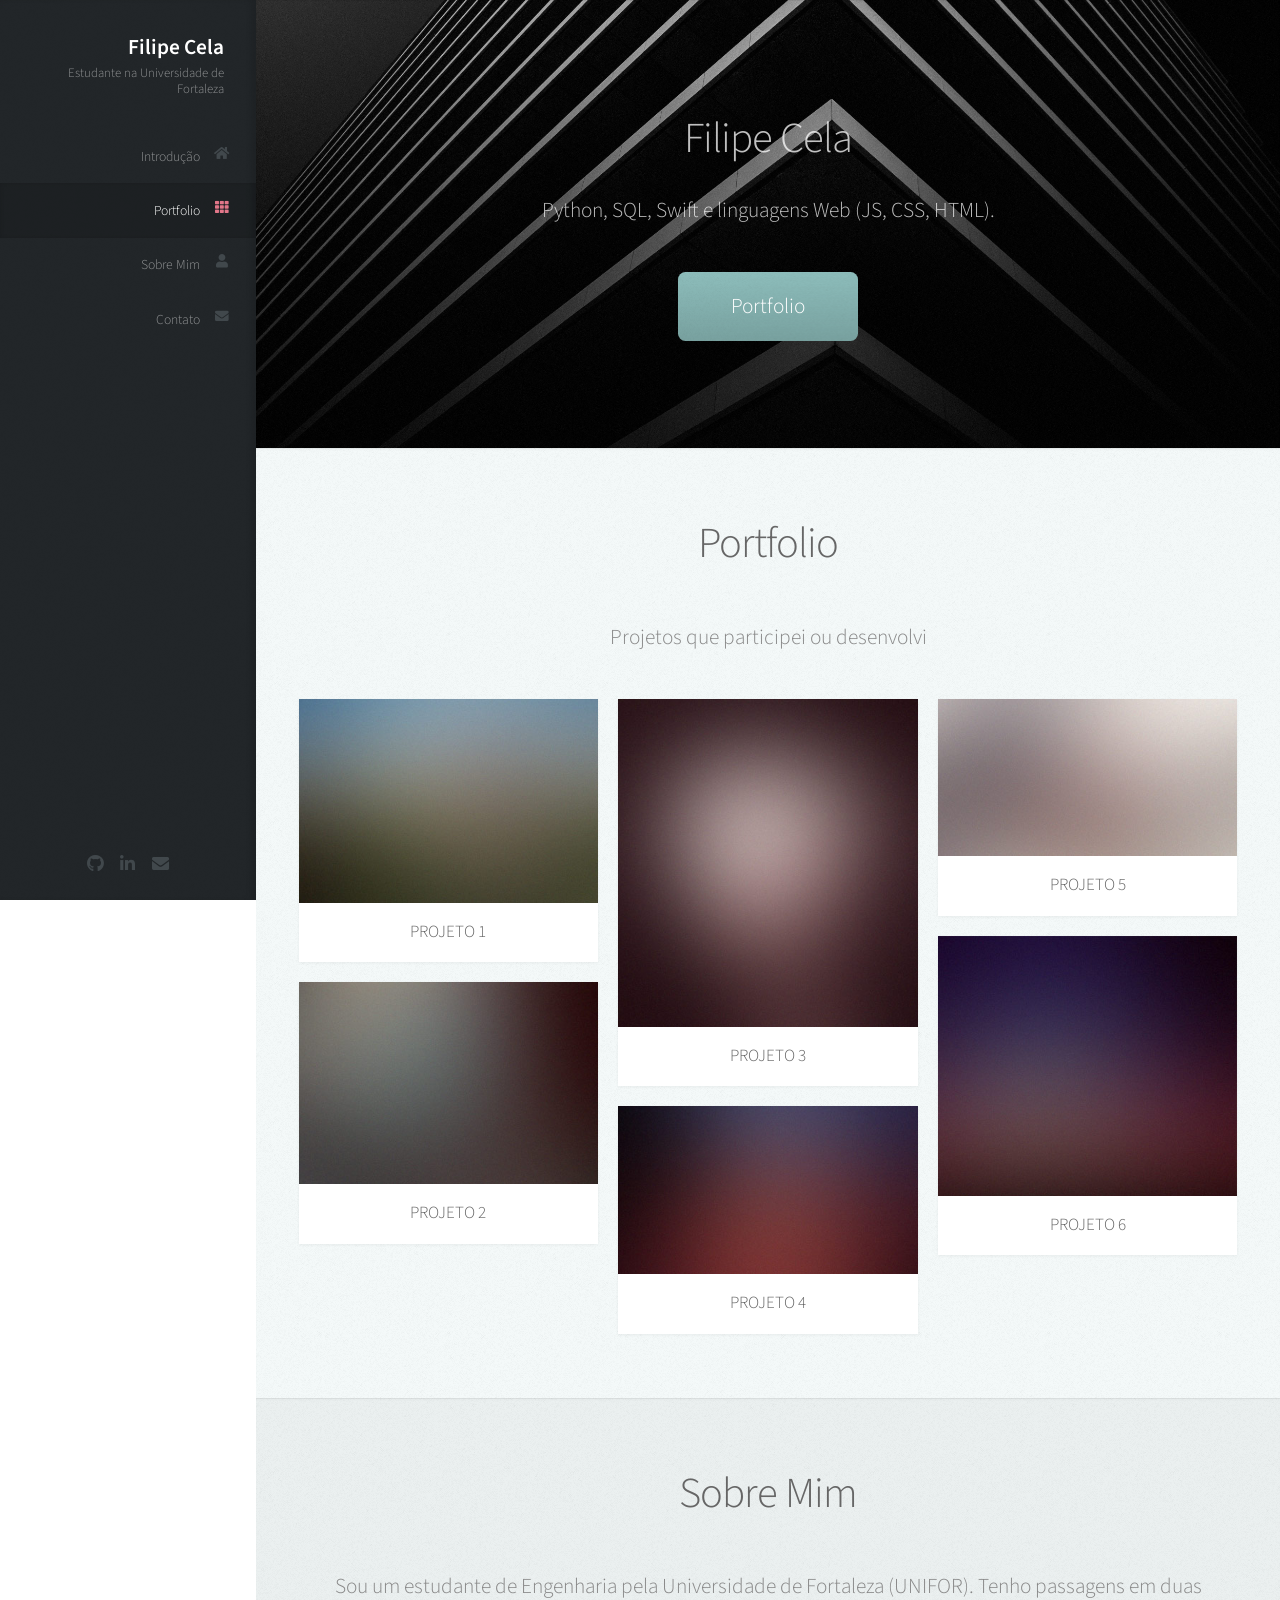
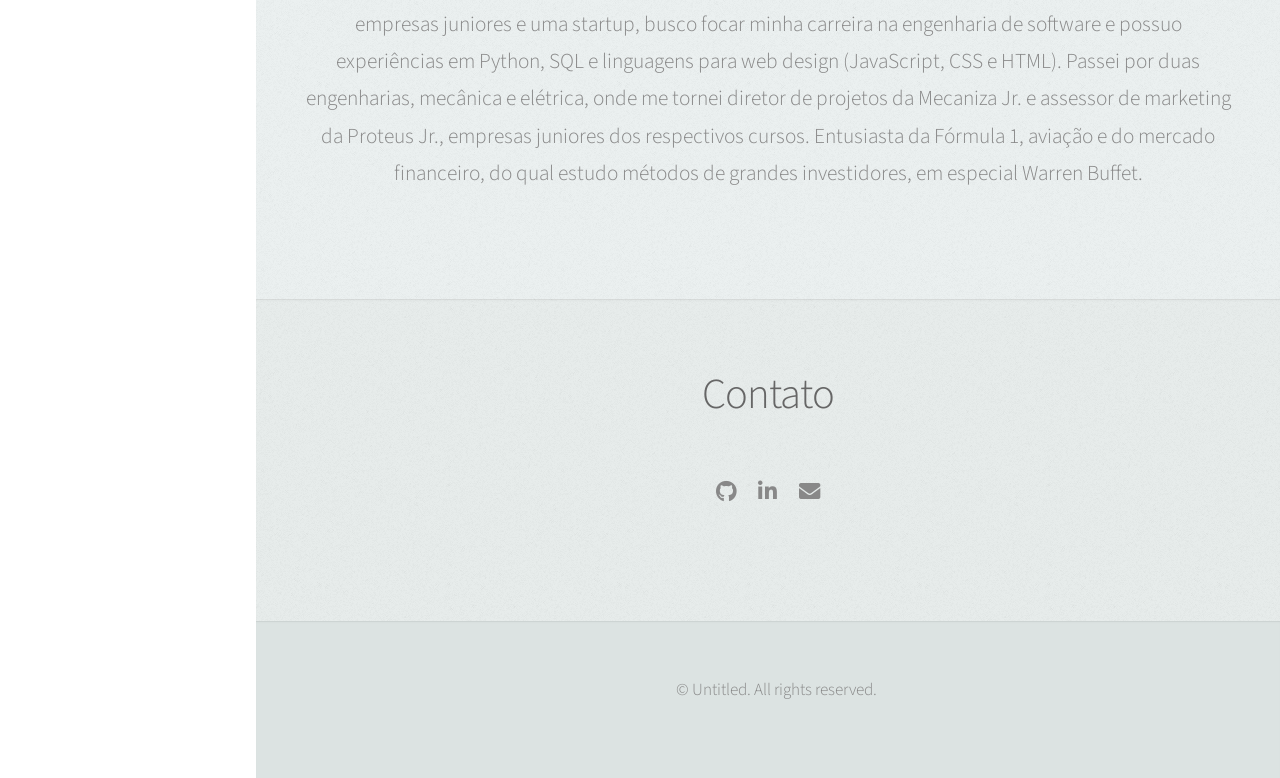
==== index.html @ 8294037e "Add files via upload" ====
<!DOCTYPE HTML>
<html>
	<head>
		<title>Portfolio Filipe Cela</title>
		<meta charset="utf-8" />
		<meta name="viewport" content="width=device-width, initial-scale=1, user-scalable=no" />
		<link rel="stylesheet" href="assets/css/main.css" />
	</head>
	<body class="is-preload">

			<div id="header">

				<div class="top">

						<div id="logo">
							<h1 id="title">Filipe Cela</h1>
							<p>Estudante na Universidade de Fortaleza</p>
						</div>

						<nav id="nav">
							<ul>
								<li><a href="#top" id="top-link"><span class="icon solid fa-home">Introdução</span></a></li>
								<li><a href="#portfolio" id="portfolio-link"><span class="icon solid fa-th">Portfolio</span></a></li>
								<li><a href="#about" id="about-link"><span class="icon solid fa-user">Sobre Mim</span></a></li>
								<li><a href="#contact" id="contact-link"><span class="icon solid fa-envelope">Contato</span></a></li>
							</ul>
						</nav>

				</div>

				<div class="bottom">

						<ul class="icons">
							<li><a href="https://github.com/fcelas" class="icon brands fa-github"><span class="label">Github</span></a></li>
							<li><a href="https://www.linkedin.com/in/filipecela/" target="_blank" class="icon-linkedin"><span class="fab fa-linkedin-in"></span></a></li>
							<li><a href="mailto:fcelasaraiva@gmail.com" class="icon solid fa-envelope"><span class="label">Email</span></a></li>
						</ul>

				</div>

			</div>

			<div id="main">

					<section id="top" class="one dark cover">
						<div class="container">

							<header>
								<h2 class="alt">Filipe Cela</h2>
								<p>Python, SQL, Swift e linguagens Web (JS, CSS, HTML).</p>
							</header>

							<footer>
								<a href="#portfolio" class="button scrolly">Portfolio</a>
							</footer>

						</div>
					</section>

					<section id="portfolio" class="two">
						<div class="container">

							<header>
								<h2>Portfolio</h2>
							</header>

							<p>Projetos que participei ou desenvolvi</p>

							<div class="row">
								<div class="col-4 col-12-mobile">
									<article class="item">
										<a href="#" class="image fit"><img src="images/pic02.jpg" alt="" /></a>
										<header>
											<h3>PROJETO 1</h3>
										</header>
									</article>
									<article class="item">
										<a href="#" class="image fit"><img src="images/pic03.jpg" alt="" /></a>
										<header>
											<h3>PROJETO 2</h3>
										</header>
									</article>
								</div>
								<div class="col-4 col-12-mobile">
									<article class="item">
										<a href="#" class="image fit"><img src="images/pic04.jpg" alt="" /></a>
										<header>
											<h3>PROJETO 3</h3>
										</header>
									</article>
									<article class="item">
										<a href="#" class="image fit"><img src="images/pic05.jpg" alt="" /></a>
										<header>
											<h3>PROJETO 4</h3>
										</header>
									</article>
								</div>
								<div class="col-4 col-12-mobile">
									<article class="item">
										<a href="#" class="image fit"><img src="images/pic06.jpg" alt="" /></a>
										<header>
											<h3>PROJETO 5</h3>
										</header>
									</article>
									<article class="item">
										<a href="#" class="image fit"><img src="images/pic07.jpg" alt="" /></a>
										<header>
											<h3>PROJETO 6</h3>
										</header>
									</article>
								</div>
							</div>

						</div>
					</section>

					<section id="about" class="three">
						<div class="container">

							<header>
								<h2>Sobre Mim</h2>
							</header>

							

							<p>Sou um estudante de Engenharia pela Universidade de Fortaleza (UNIFOR). Tenho passagens em duas empresas juniores e uma startup, busco focar minha carreira na engenharia de software e possuo experiências em Python, SQL e linguagens para web design (JavaScript, CSS e HTML).

								Passei por duas engenharias, mecânica e elétrica, onde me tornei diretor de projetos da Mecaniza Jr. e assessor de marketing da Proteus Jr., empresas juniores dos respectivos cursos.
								
								Entusiasta da Fórmula 1, aviação e do mercado financeiro, do qual estudo métodos de grandes investidores, em especial Warren Buffet.
								</p>

						</div>
					</section>

					<section id="contact" class="four">
						<div class="container">

							<header>
								<h2>Contato</h2>
							</header>

							

							<div class="bottom">

								<ul class="icons">
									<li><a href="https://github.com/fcelas" class="icon brands fa-github"><span class="label">Github</span></a></li>
									<li><a href="https://www.linkedin.com/in/filipecela/" target="_blank" class="icon-linkedin"><span class="fab fa-linkedin-in"></span></a></li>
									<li><a href="mailto:fcelasaraiva@gmail.com" class="icon solid fa-envelope"><span class="label">Email</span></a></li>
								</ul>
		
						</div>
					</section>

			</div>

			<div id="footer">

					<ul class="copyright">
						<li>&copy; Untitled. All rights reserved.</li>
					</ul>

			</div>

			<script src="assets/js/jquery.min.js"></script>
			<script src="assets/js/jquery.scrolly.min.js"></script>
			<script src="assets/js/jquery.scrollex.min.js"></script>
			<script src="assets/js/browser.min.js"></script>
			<script src="assets/js/breakpoints.min.js"></script>
			<script src="assets/js/util.js"></script>
			<script src="assets/js/main.js"></script>

	</body>
</html>
---- assets/css/main.css ----
@import url("fontawesome-all.min.css");
@import url("https://fonts.googleapis.com/css?family=Source+Sans+Pro:300,300italic,400,600");

/*
	Prologue by HTML5 UP
	html5up.net | @ajlkn
	Free for personal and commercial use under the CCA 3.0 license (html5up.net/license)
*/

html, body, div, span, applet, object,
iframe, h1, h2, h3, h4, h5, h6, p, blockquote,
pre, a, abbr, acronym, address, big, cite,
code, del, dfn, em, img, ins, kbd, q, s, samp,
small, strike, strong, sub, sup, tt, var, b,
u, i, center, dl, dt, dd, ol, ul, li, fieldset,
form, label, legend, table, caption, tbody,
tfoot, thead, tr, th, td, article, aside,
canvas, details, embed, figure, figcaption,
footer, header, hgroup, menu, nav, output, ruby,
section, summary, time, mark, audio, video {
	margin: 0;
	padding: 0;
	border: 0;
	font-size: 100%;
	font: inherit;
	vertical-align: baseline;}

article, aside, details, figcaption, figure,
footer, header, hgroup, menu, nav, section {
	display: block;}

body {
	line-height: 1;
}

ol, ul {
	list-style: none;
}

blockquote, q {
	quotes: none;
}

	blockquote:before, blockquote:after, q:before, q:after {
		content: '';
		content: none;
	}

table {
	border-collapse: collapse;
	border-spacing: 0;
}

body {
	-webkit-text-size-adjust: none;
}

mark {
	background-color: transparent;
	color: inherit;
}

input::-moz-focus-inner {
	border: 0;
	padding: 0;
}

input, select, textarea {
	-moz-appearance: none;
	-webkit-appearance: none;
	-ms-appearance: none;
	appearance: none;
}

/* Basic */

	html {
		box-sizing: border-box;
	}

	*, *:before, *:after {
		box-sizing: inherit;
	}

	body {
		background: #fff;
		font-family: 'Source Sans Pro', sans-serif;
		font-size: 19pt;
		font-weight: 300;
		line-height: 1.75em;
		color: #888;
	}

		body.is-preload *, body.is-preload *:before, body.is-preload *:after {
			-moz-animation: none !important;
			-webkit-animation: none !important;
			-ms-animation: none !important;
			animation: none !important;
			-moz-transition: none !important;
			-webkit-transition: none !important;
			-ms-transition: none !important;
			transition: none !important;
		}

	input, textarea, select {
		font-family: 'Source Sans Pro', sans-serif;
		font-size: 19pt;
		font-weight: 300;
		line-height: 1.75em;
		color: #888;
	}

	h1, h2, h3, h4, h5, h6 {
		font-weight: 300;
		color: #666;
		line-height: 1.5em;
	}

	h1 a, h2 a, h3 a, h4 a, h5 a, h6 a {
		color: inherit;
		text-decoration: none;
	}

		h1 a strong, h2 a strong, h3 a strong, h4 a strong, h5 a strong, h6 a strong {
			color: #333;
		}

	h2 {
		font-size: 2em;
		letter-spacing: -1px;
	}

		h2.alt {
			color: #888;
		}

			h2.alt strong {
				color: #666;
			}

	h3 {
		font-size: 1.5em;
	}

	header {
		margin: 0 0 2em 0;
	}

		header > p {
			margin: 1em 0 0 0;
		}

	footer {
		margin: 2em 0 0 0;
	}

	strong, b {
		font-weight: 300;
		color: #666;
	}

	em, i {
		font-style: italic;
	}

	a {
		text-decoration: none;
		color: inherit;
		border-bottom: dotted 1px rgba(128, 128, 128, 0.5);
		-moz-transition: color 0.35s ease-in-out, border-bottom-color 0.35s ease-in-out;
		-webkit-transition: color 0.35s ease-in-out, border-bottom-color 0.35s ease-in-out;
		-ms-transition: color 0.35s ease-in-out, border-bottom-color 0.35s ease-in-out;
		transition: color 0.35s ease-in-out, border-bottom-color 0.35s ease-in-out;
		outline: 0;
	}

		a:hover {
			color: #E27689;
			border-bottom-color: rgba(255, 255, 255, 0);
		}

	sub {
		position: relative;
		top: 0.5em;
		font-size: 0.8em;
	}

	sup {
		position: relative;
		top: -0.5em;
		font-size: 0.8em;
	}

	hr {
		border: 0;
		border-top: solid 1px #ddd;
	}

	blockquote {
		border-left: solid 0.5em #ddd;
		padding: 1em 0 1em 2em;
		font-style: italic;
	}

	p, ul, ol, dl, table {
		margin-bottom: 2em;
	}

	br.clear {
		clear: both;
	}

/* Container */

	.container {
		margin: 0 auto;
		max-width: 100%;
		width: 1400px;
	}

		@media screen and (min-width: 961px) and (max-width: 1880px) {

			.container {
				width: 1200px;
			}

		}

		@media screen and (min-width: 961px) and (max-width: 1620px) {

			.container {
				width: 960px;
			}

		}

		@media screen and (min-width: 961px) and (max-width: 1320px) {

			.container {
				width: 100%;
			}

		}

		@media screen and (max-width: 960px) {

			.container {
				width: 100%;
			}

		}

		@media screen and (max-width: 736px) {

			.container {
				width: 100%;
			}

		}

/* Row */

	.row {
		display: flex;
		flex-wrap: wrap;
		box-sizing: border-box;
		align-items: stretch;
	}

		.row > * {
			box-sizing: border-box;
		}

		.row.gtr-uniform > * > :last-child {
			margin-bottom: 0;
		}

		.row.aln-left {
			justify-content: flex-start;
		}

		.row.aln-center {
			justify-content: center;
		}

		.row.aln-right {
			justify-content: flex-end;
		}

		.row.aln-top {
			align-items: flex-start;
		}

		.row.aln-middle {
			align-items: center;
		}

		.row.aln-bottom {
			align-items: flex-end;
		}

		.row > .imp {
			order: -1;
		}

		.row > .col-1 {
			width: 8.33333%;
		}

		.row > .off-1 {
			margin-left: 8.33333%;
		}

		.row > .col-2 {
			width: 16.66667%;
		}

		.row > .off-2 {
			margin-left: 16.66667%;
		}

		.row > .col-3 {
			width: 25%;
		}

		.row > .off-3 {
			margin-left: 25%;
		}

		.row > .col-4 {
			width: 33.33333%;
		}

		.row > .off-4 {
			margin-left: 33.33333%;
		}

		.row > .col-5 {
			width: 41.66667%;
		}

		.row > .off-5 {
			margin-left: 41.66667%;
		}

		.row > .col-6 {
			width: 50%;
		}

		.row > .off-6 {
			margin-left: 50%;
		}

		.row > .col-7 {
			width: 58.33333%;
		}

		.row > .off-7 {
			margin-left: 58.33333%;
		}

		.row > .col-8 {
			width: 66.66667%;
		}

		.row > .off-8 {
			margin-left: 66.66667%;
		}

		.row > .col-9 {
			width: 75%;
		}

		.row > .off-9 {
			margin-left: 75%;
		}

		.row > .col-10 {
			width: 83.33333%;
		}

		.row > .off-10 {
			margin-left: 83.33333%;
		}

		.row > .col-11 {
			width: 91.66667%;
		}

		.row > .off-11 {
			margin-left: 91.66667%;
		}

		.row > .col-12 {
			width: 100%;
		}

		.row > .off-12 {
			margin-left: 100%;
		}

		.row.gtr-0 {
			margin-top: 0px;
			margin-left: 0px;
		}

			.row.gtr-0 > * {
				padding: 0px 0 0 0px;
			}

			.row.gtr-0.gtr-uniform {
				margin-top: 0px;
			}

				.row.gtr-0.gtr-uniform > * {
					padding-top: 0px;
				}

		.row.gtr-25 {
			margin-top: -10px;
			margin-left: -10px;
		}

			.row.gtr-25 > * {
				padding: 10px 0 0 10px;
			}

			.row.gtr-25.gtr-uniform {
				margin-top: -10px;
			}

				.row.gtr-25.gtr-uniform > * {
					padding-top: 10px;
				}

		.row.gtr-50 {
			margin-top: -20px;
			margin-left: -20px;
		}

			.row.gtr-50 > * {
				padding: 20px 0 0 20px;
			}

			.row.gtr-50.gtr-uniform {
				margin-top: -20px;
			}

				.row.gtr-50.gtr-uniform > * {
					padding-top: 20px;
				}

		.row {
			margin-top: -40px;
			margin-left: -40px;
		}

			.row > * {
				padding: 40px 0 0 40px;
			}

			.row.gtr-uniform {
				margin-top: -40px;
			}

				.row.gtr-uniform > * {
					padding-top: 40px;
				}

		.row.gtr-150 {
			margin-top: -60px;
			margin-left: -60px;
		}

			.row.gtr-150 > * {
				padding: 60px 0 0 60px;
			}

			.row.gtr-150.gtr-uniform {
				margin-top: -60px;
			}

				.row.gtr-150.gtr-uniform > * {
					padding-top: 60px;
				}

		.row.gtr-200 {
			margin-top: -80px;
			margin-left: -80px;
		}

			.row.gtr-200 > * {
				padding: 80px 0 0 80px;
			}

			.row.gtr-200.gtr-uniform {
				margin-top: -80px;
			}

				.row.gtr-200.gtr-uniform > * {
					padding-top: 80px;
				}

		@media screen and (min-width: 961px) and (max-width: 1880px) {

			.row {
				display: flex;
				flex-wrap: wrap;
				box-sizing: border-box;
				align-items: stretch;
			}

				.row > * {
					box-sizing: border-box;
				}

				.row.gtr-uniform > * > :last-child {
					margin-bottom: 0;
				}

				.row.aln-left {
					justify-content: flex-start;
				}

				.row.aln-center {
					justify-content: center;
				}

				.row.aln-right {
					justify-content: flex-end;
				}

				.row.aln-top {
					align-items: flex-start;
				}

				.row.aln-middle {
					align-items: center;
				}

				.row.aln-bottom {
					align-items: flex-end;
				}

				.row > .imp-wide {
					order: -1;
				}

				.row > .col-1-wide {
					width: 8.33333%;
				}

				.row > .off-1-wide {
					margin-left: 8.33333%;
				}

				.row > .col-2-wide {
					width: 16.66667%;
				}

				.row > .off-2-wide {
					margin-left: 16.66667%;
				}

				.row > .col-3-wide {
					width: 25%;
				}

				.row > .off-3-wide {
					margin-left: 25%;
				}

				.row > .col-4-wide {
					width: 33.33333%;
				}

				.row > .off-4-wide {
					margin-left: 33.33333%;
				}

				.row > .col-5-wide {
					width: 41.66667%;
				}

				.row > .off-5-wide {
					margin-left: 41.66667%;
				}

				.row > .col-6-wide {
					width: 50%;
				}

				.row > .off-6-wide {
					margin-left: 50%;
				}

				.row > .col-7-wide {
					width: 58.33333%;
				}

				.row > .off-7-wide {
					margin-left: 58.33333%;
				}

				.row > .col-8-wide {
					width: 66.66667%;
				}

				.row > .off-8-wide {
					margin-left: 66.66667%;
				}

				.row > .col-9-wide {
					width: 75%;
				}

				.row > .off-9-wide {
					margin-left: 75%;
				}

				.row > .col-10-wide {
					width: 83.33333%;
				}

				.row > .off-10-wide {
					margin-left: 83.33333%;
				}

				.row > .col-11-wide {
					width: 91.66667%;
				}

				.row > .off-11-wide {
					margin-left: 91.66667%;
				}

				.row > .col-12-wide {
					width: 100%;
				}

				.row > .off-12-wide {
					margin-left: 100%;
				}

				.row.gtr-0 {
					margin-top: 0px;
					margin-left: 0px;
				}

					.row.gtr-0 > * {
						padding: 0px 0 0 0px;
					}

					.row.gtr-0.gtr-uniform {
						margin-top: 0px;
					}

						.row.gtr-0.gtr-uniform > * {
							padding-top: 0px;
						}

				.row.gtr-25 {
					margin-top: -10px;
					margin-left: -10px;
				}

					.row.gtr-25 > * {
						padding: 10px 0 0 10px;
					}

					.row.gtr-25.gtr-uniform {
						margin-top: -10px;
					}

						.row.gtr-25.gtr-uniform > * {
							padding-top: 10px;
						}

				.row.gtr-50 {
					margin-top: -20px;
					margin-left: -20px;
				}

					.row.gtr-50 > * {
						padding: 20px 0 0 20px;
					}

					.row.gtr-50.gtr-uniform {
						margin-top: -20px;
					}

						.row.gtr-50.gtr-uniform > * {
							padding-top: 20px;
						}

				.row {
					margin-top: -40px;
					margin-left: -40px;
				}

					.row > * {
						padding: 40px 0 0 40px;
					}

					.row.gtr-uniform {
						margin-top: -40px;
					}

						.row.gtr-uniform > * {
							padding-top: 40px;
						}

				.row.gtr-150 {
					margin-top: -60px;
					margin-left: -60px;
				}

					.row.gtr-150 > * {
						padding: 60px 0 0 60px;
					}

					.row.gtr-150.gtr-uniform {
						margin-top: -60px;
					}

						.row.gtr-150.gtr-uniform > * {
							padding-top: 60px;
						}

				.row.gtr-200 {
					margin-top: -80px;
					margin-left: -80px;
				}

					.row.gtr-200 > * {
						padding: 80px 0 0 80px;
					}

					.row.gtr-200.gtr-uniform {
						margin-top: -80px;
					}

						.row.gtr-200.gtr-uniform > * {
							padding-top: 80px;
						}

		}

		@media screen and (min-width: 961px) and (max-width: 1620px) {

			.row {
				display: flex;
				flex-wrap: wrap;
				box-sizing: border-box;
				align-items: stretch;
			}

				.row > * {
					box-sizing: border-box;
				}

				.row.gtr-uniform > * > :last-child {
					margin-bottom: 0;
				}

				.row.aln-left {
					justify-content: flex-start;
				}

				.row.aln-center {
					justify-content: center;
				}

				.row.aln-right {
					justify-content: flex-end;
				}

				.row.aln-top {
					align-items: flex-start;
				}

				.row.aln-middle {
					align-items: center;
				}

				.row.aln-bottom {
					align-items: flex-end;
				}

				.row > .imp-normal {
					order: -1;
				}

				.row > .col-1-normal {
					width: 8.33333%;
				}

				.row > .off-1-normal {
					margin-left: 8.33333%;
				}

				.row > .col-2-normal {
					width: 16.66667%;
				}

				.row > .off-2-normal {
					margin-left: 16.66667%;
				}

				.row > .col-3-normal {
					width: 25%;
				}

				.row > .off-3-normal {
					margin-left: 25%;
				}

				.row > .col-4-normal {
					width: 33.33333%;
				}

				.row > .off-4-normal {
					margin-left: 33.33333%;
				}

				.row > .col-5-normal {
					width: 41.66667%;
				}

				.row > .off-5-normal {
					margin-left: 41.66667%;
				}

				.row > .col-6-normal {
					width: 50%;
				}

				.row > .off-6-normal {
					margin-left: 50%;
				}

				.row > .col-7-normal {
					width: 58.33333%;
				}

				.row > .off-7-normal {
					margin-left: 58.33333%;
				}

				.row > .col-8-normal {
					width: 66.66667%;
				}

				.row > .off-8-normal {
					margin-left: 66.66667%;
				}

				.row > .col-9-normal {
					width: 75%;
				}

				.row > .off-9-normal {
					margin-left: 75%;
				}

				.row > .col-10-normal {
					width: 83.33333%;
				}

				.row > .off-10-normal {
					margin-left: 83.33333%;
				}

				.row > .col-11-normal {
					width: 91.66667%;
				}

				.row > .off-11-normal {
					margin-left: 91.66667%;
				}

				.row > .col-12-normal {
					width: 100%;
				}

				.row > .off-12-normal {
					margin-left: 100%;
				}

				.row.gtr-0 {
					margin-top: 0px;
					margin-left: 0px;
				}

					.row.gtr-0 > * {
						padding: 0px 0 0 0px;
					}

					.row.gtr-0.gtr-uniform {
						margin-top: 0px;
					}

						.row.gtr-0.gtr-uniform > * {
							padding-top: 0px;
						}

				.row.gtr-25 {
					margin-top: -10px;
					margin-left: -10px;
				}

					.row.gtr-25 > * {
						padding: 10px 0 0 10px;
					}

					.row.gtr-25.gtr-uniform {
						margin-top: -10px;
					}

						.row.gtr-25.gtr-uniform > * {
							padding-top: 10px;
						}

				.row.gtr-50 {
					margin-top: -20px;
					margin-left: -20px;
				}

					.row.gtr-50 > * {
						padding: 20px 0 0 20px;
					}

					.row.gtr-50.gtr-uniform {
						margin-top: -20px;
					}

						.row.gtr-50.gtr-uniform > * {
							padding-top: 20px;
						}

				.row {
					margin-top: -40px;
					margin-left: -40px;
				}

					.row > * {
						padding: 40px 0 0 40px;
					}

					.row.gtr-uniform {
						margin-top: -40px;
					}

						.row.gtr-uniform > * {
							padding-top: 40px;
						}

				.row.gtr-150 {
					margin-top: -60px;
					margin-left: -60px;
				}

					.row.gtr-150 > * {
						padding: 60px 0 0 60px;
					}

					.row.gtr-150.gtr-uniform {
						margin-top: -60px;
					}

						.row.gtr-150.gtr-uniform > * {
							padding-top: 60px;
						}

				.row.gtr-200 {
					margin-top: -80px;
					margin-left: -80px;
				}

					.row.gtr-200 > * {
						padding: 80px 0 0 80px;
					}

					.row.gtr-200.gtr-uniform {
						margin-top: -80px;
					}

						.row.gtr-200.gtr-uniform > * {
							padding-top: 80px;
						}

		}

		@media screen and (min-width: 961px) and (max-width: 1320px) {

			.row {
				display: flex;
				flex-wrap: wrap;
				box-sizing: border-box;
				align-items: stretch;
			}

				.row > * {
					box-sizing: border-box;
				}

				.row.gtr-uniform > * > :last-child {
					margin-bottom: 0;
				}

				.row.aln-left {
					justify-content: flex-start;
				}

				.row.aln-center {
					justify-content: center;
				}

				.row.aln-right {
					justify-content: flex-end;
				}

				.row.aln-top {
					align-items: flex-start;
				}

				.row.aln-middle {
					align-items: center;
				}

				.row.aln-bottom {
					align-items: flex-end;
				}

				.row > .imp-narrow {
					order: -1;
				}

				.row > .col-1-narrow {
					width: 8.33333%;
				}

				.row > .off-1-narrow {
					margin-left: 8.33333%;
				}

				.row > .col-2-narrow {
					width: 16.66667%;
				}

				.row > .off-2-narrow {
					margin-left: 16.66667%;
				}

				.row > .col-3-narrow {
					width: 25%;
				}

				.row > .off-3-narrow {
					margin-left: 25%;
				}

				.row > .col-4-narrow {
					width: 33.33333%;
				}

				.row > .off-4-narrow {
					margin-left: 33.33333%;
				}

				.row > .col-5-narrow {
					width: 41.66667%;
				}

				.row > .off-5-narrow {
					margin-left: 41.66667%;
				}

				.row > .col-6-narrow {
					width: 50%;
				}

				.row > .off-6-narrow {
					margin-left: 50%;
				}

				.row > .col-7-narrow {
					width: 58.33333%;
				}

				.row > .off-7-narrow {
					margin-left: 58.33333%;
				}

				.row > .col-8-narrow {
					width: 66.66667%;
				}

				.row > .off-8-narrow {
					margin-left: 66.66667%;
				}

				.row > .col-9-narrow {
					width: 75%;
				}

				.row > .off-9-narrow {
					margin-left: 75%;
				}

				.row > .col-10-narrow {
					width: 83.33333%;
				}

				.row > .off-10-narrow {
					margin-left: 83.33333%;
				}

				.row > .col-11-narrow {
					width: 91.66667%;
				}

				.row > .off-11-narrow {
					margin-left: 91.66667%;
				}

				.row > .col-12-narrow {
					width: 100%;
				}

				.row > .off-12-narrow {
					margin-left: 100%;
				}

				.row.gtr-0 {
					margin-top: 0px;
					margin-left: 0px;
				}

					.row.gtr-0 > * {
						padding: 0px 0 0 0px;
					}

					.row.gtr-0.gtr-uniform {
						margin-top: 0px;
					}

						.row.gtr-0.gtr-uniform > * {
							padding-top: 0px;
						}

				.row.gtr-25 {
					margin-top: -5px;
					margin-left: -5px;
				}

					.row.gtr-25 > * {
						padding: 5px 0 0 5px;
					}

					.row.gtr-25.gtr-uniform {
						margin-top: -5px;
					}

						.row.gtr-25.gtr-uniform > * {
							padding-top: 5px;
						}

				.row.gtr-50 {
					margin-top: -10px;
					margin-left: -10px;
				}

					.row.gtr-50 > * {
						padding: 10px 0 0 10px;
					}

					.row.gtr-50.gtr-uniform {
						margin-top: -10px;
					}

						.row.gtr-50.gtr-uniform > * {
							padding-top: 10px;
						}

				.row {
					margin-top: -20px;
					margin-left: -20px;
				}

					.row > * {
						padding: 20px 0 0 20px;
					}

					.row.gtr-uniform {
						margin-top: -20px;
					}

						.row.gtr-uniform > * {
							padding-top: 20px;
						}

				.row.gtr-150 {
					margin-top: -30px;
					margin-left: -30px;
				}

					.row.gtr-150 > * {
						padding: 30px 0 0 30px;
					}

					.row.gtr-150.gtr-uniform {
						margin-top: -30px;
					}

						.row.gtr-150.gtr-uniform > * {
							padding-top: 30px;
						}

				.row.gtr-200 {
					margin-top: -40px;
					margin-left: -40px;
				}

					.row.gtr-200 > * {
						padding: 40px 0 0 40px;
					}

					.row.gtr-200.gtr-uniform {
						margin-top: -40px;
					}

						.row.gtr-200.gtr-uniform > * {
							padding-top: 40px;
						}

		}

		@media screen and (max-width: 960px) {

			.row {
				display: flex;
				flex-wrap: wrap;
				box-sizing: border-box;
				align-items: stretch;
			}

				.row > * {
					box-sizing: border-box;
				}

				.row.gtr-uniform > * > :last-child {
					margin-bottom: 0;
				}

				.row.aln-left {
					justify-content: flex-start;
				}

				.row.aln-center {
					justify-content: center;
				}

				.row.aln-right {
					justify-content: flex-end;
				}

				.row.aln-top {
					align-items: flex-start;
				}

				.row.aln-middle {
					align-items: center;
				}

				.row.aln-bottom {
					align-items: flex-end;
				}

				.row > .imp-narrower {
					order: -1;
				}

				.row > .col-1-narrower {
					width: 8.33333%;
				}

				.row > .off-1-narrower {
					margin-left: 8.33333%;
				}

				.row > .col-2-narrower {
					width: 16.66667%;
				}

				.row > .off-2-narrower {
					margin-left: 16.66667%;
				}

				.row > .col-3-narrower {
					width: 25%;
				}

				.row > .off-3-narrower {
					margin-left: 25%;
				}

				.row > .col-4-narrower {
					width: 33.33333%;
				}

				.row > .off-4-narrower {
					margin-left: 33.33333%;
				}

				.row > .col-5-narrower {
					width: 41.66667%;
				}

				.row > .off-5-narrower {
					margin-left: 41.66667%;
				}

				.row > .col-6-narrower {
					width: 50%;
				}

				.row > .off-6-narrower {
					margin-left: 50%;
				}

				.row > .col-7-narrower {
					width: 58.33333%;
				}

				.row > .off-7-narrower {
					margin-left: 58.33333%;
				}

				.row > .col-8-narrower {
					width: 66.66667%;
				}

				.row > .off-8-narrower {
					margin-left: 66.66667%;
				}

				.row > .col-9-narrower {
					width: 75%;
				}

				.row > .off-9-narrower {
					margin-left: 75%;
				}

				.row > .col-10-narrower {
					width: 83.33333%;
				}

				.row > .off-10-narrower {
					margin-left: 83.33333%;
				}

				.row > .col-11-narrower {
					width: 91.66667%;
				}

				.row > .off-11-narrower {
					margin-left: 91.66667%;
				}

				.row > .col-12-narrower {
					width: 100%;
				}

				.row > .off-12-narrower {
					margin-left: 100%;
				}

				.row.gtr-0 {
					margin-top: 0px;
					margin-left: 0px;
				}

					.row.gtr-0 > * {
						padding: 0px 0 0 0px;
					}

					.row.gtr-0.gtr-uniform {
						margin-top: 0px;
					}

						.row.gtr-0.gtr-uniform > * {
							padding-top: 0px;
						}

				.row.gtr-25 {
					margin-top: -5px;
					margin-left: -5px;
				}

					.row.gtr-25 > * {
						padding: 5px 0 0 5px;
					}

					.row.gtr-25.gtr-uniform {
						margin-top: -5px;
					}

						.row.gtr-25.gtr-uniform > * {
							padding-top: 5px;
						}

				.row.gtr-50 {
					margin-top: -10px;
					margin-left: -10px;
				}

					.row.gtr-50 > * {
						padding: 10px 0 0 10px;
					}

					.row.gtr-50.gtr-uniform {
						margin-top: -10px;
					}

						.row.gtr-50.gtr-uniform > * {
							padding-top: 10px;
						}

				.row {
					margin-top: -20px;
					margin-left: -20px;
				}

					.row > * {
						padding: 20px 0 0 20px;
					}

					.row.gtr-uniform {
						margin-top: -20px;
					}

						.row.gtr-uniform > * {
							padding-top: 20px;
						}

				.row.gtr-150 {
					margin-top: -30px;
					margin-left: -30px;
				}

					.row.gtr-150 > * {
						padding: 30px 0 0 30px;
					}

					.row.gtr-150.gtr-uniform {
						margin-top: -30px;
					}

						.row.gtr-150.gtr-uniform > * {
							padding-top: 30px;
						}

				.row.gtr-200 {
					margin-top: -40px;
					margin-left: -40px;
				}

					.row.gtr-200 > * {
						padding: 40px 0 0 40px;
					}

					.row.gtr-200.gtr-uniform {
						margin-top: -40px;
					}

						.row.gtr-200.gtr-uniform > * {
							padding-top: 40px;
						}

		}

		@media screen and (max-width: 736px) {

			.row {
				display: flex;
				flex-wrap: wrap;
				box-sizing: border-box;
				align-items: stretch;
			}

				.row > * {
					box-sizing: border-box;
				}

				.row.gtr-uniform > * > :last-child {
					margin-bottom: 0;
				}

				.row.aln-left {
					justify-content: flex-start;
				}

				.row.aln-center {
					justify-content: center;
				}

				.row.aln-right {
					justify-content: flex-end;
				}

				.row.aln-top {
					align-items: flex-start;
				}

				.row.aln-middle {
					align-items: center;
				}

				.row.aln-bottom {
					align-items: flex-end;
				}

				.row > .imp-mobile {
					order: -1;
				}

				.row > .col-1-mobile {
					width: 8.33333%;
				}

				.row > .off-1-mobile {
					margin-left: 8.33333%;
				}

				.row > .col-2-mobile {
					width: 16.66667%;
				}

				.row > .off-2-mobile {
					margin-left: 16.66667%;
				}

				.row > .col-3-mobile {
					width: 25%;
				}

				.row > .off-3-mobile {
					margin-left: 25%;
				}

				.row > .col-4-mobile {
					width: 33.33333%;
				}

				.row > .off-4-mobile {
					margin-left: 33.33333%;
				}

				.row > .col-5-mobile {
					width: 41.66667%;
				}

				.row > .off-5-mobile {
					margin-left: 41.66667%;
				}

				.row > .col-6-mobile {
					width: 50%;
				}

				.row > .off-6-mobile {
					margin-left: 50%;
				}

				.row > .col-7-mobile {
					width: 58.33333%;
				}

				.row > .off-7-mobile {
					margin-left: 58.33333%;
				}

				.row > .col-8-mobile {
					width: 66.66667%;
				}

				.row > .off-8-mobile {
					margin-left: 66.66667%;
				}

				.row > .col-9-mobile {
					width: 75%;
				}

				.row > .off-9-mobile {
					margin-left: 75%;
				}

				.row > .col-10-mobile {
					width: 83.33333%;
				}

				.row > .off-10-mobile {
					margin-left: 83.33333%;
				}

				.row > .col-11-mobile {
					width: 91.66667%;
				}

				.row > .off-11-mobile {
					margin-left: 91.66667%;
				}

				.row > .col-12-mobile {
					width: 100%;
				}

				.row > .off-12-mobile {
					margin-left: 100%;
				}

				.row.gtr-0 {
					margin-top: 0px;
					margin-left: 0px;
				}

					.row.gtr-0 > * {
						padding: 0px 0 0 0px;
					}

					.row.gtr-0.gtr-uniform {
						margin-top: 0px;
					}

						.row.gtr-0.gtr-uniform > * {
							padding-top: 0px;
						}

				.row.gtr-25 {
					margin-top: -5px;
					margin-left: -5px;
				}

					.row.gtr-25 > * {
						padding: 5px 0 0 5px;
					}

					.row.gtr-25.gtr-uniform {
						margin-top: -5px;
					}

						.row.gtr-25.gtr-uniform > * {
							padding-top: 5px;
						}

				.row.gtr-50 {
					margin-top: -10px;
					margin-left: -10px;
				}

					.row.gtr-50 > * {
						padding: 10px 0 0 10px;
					}

					.row.gtr-50.gtr-uniform {
						margin-top: -10px;
					}

						.row.gtr-50.gtr-uniform > * {
							padding-top: 10px;
						}

				.row {
					margin-top: -20px;
					margin-left: -20px;
				}

					.row > * {
						padding: 20px 0 0 20px;
					}

					.row.gtr-uniform {
						margin-top: -20px;
					}

						.row.gtr-uniform > * {
							padding-top: 20px;
						}

				.row.gtr-150 {
					margin-top: -30px;
					margin-left: -30px;
				}

					.row.gtr-150 > * {
						padding: 30px 0 0 30px;
					}

					.row.gtr-150.gtr-uniform {
						margin-top: -30px;
					}

						.row.gtr-150.gtr-uniform > * {
							padding-top: 30px;
						}

				.row.gtr-200 {
					margin-top: -40px;
					margin-left: -40px;
				}

					.row.gtr-200 > * {
						padding: 40px 0 0 40px;
					}

					.row.gtr-200.gtr-uniform {
						margin-top: -40px;
					}

						.row.gtr-200.gtr-uniform > * {
							padding-top: 40px;
						}

		}

/* Sections/Article */

	section, article {
		margin-bottom: 3em;
	}

		section > :last-child,
		section > .container, section:last-child, article > :last-child,
		article > .container, article:last-child {
			margin-bottom: 0;
		}

		.row > section, .row > article {
			margin-bottom: 0;
		}

/* Image */

	.image {
		display: inline-block;
		border: 0;
	}

		.image img {
			display: block;
			width: 100%;
		}

		.image.avatar48 {
			width: 48px;
			height: 48px;
			background: #f00;
		}

			.image.avatar48 img {
				width: 48px;
				height: 48px;
			}

		.image.fit {
			display: block;
			width: 100%;
		}

		.image.featured {
			display: block;
			width: 100%;
			margin: 0 0 2em 0;
		}

		.image.left {
			float: left;
			margin: 0 2em 2em 0;
		}

		.image.centered {
			display: block;
			margin: 0 0 2em 0;
		}

			.image.centered img {
				margin: 0 auto;
				width: auto;
			}

/* List */

	ul {
		list-style: disc;
		padding-left: 1em;
	}

		ul li {
			padding-left: 0.5em;
		}

	ol {
		list-style: decimal;
		padding-left: 1.25em;
	}

		ol li {
			padding-left: 0.25em;
		}

/* Icons */

	ul.icons {
		cursor: default;
		list-style: none;
		padding-left: 0;
	}

		ul.icons li {
			display: inline-block;
			padding-left: 0;
		}

		ul.icons a {
			display: inline-block;
			width: 2em;
			height: 2em;
			line-height: 2em;
			text-align: center;
			border: 0;
		}

/* Form */

	form label {
		display: block;
		text-align: left;
		margin-bottom: 0.5em;
	}

	form input[type="text"],
	form input[type="email"],
	form input[type="password"],
	form select,
	form textarea {
		position: relative;
		-webkit-appearance: none;
		display: block;
		border: 0;
		outline: 0;
		background: #fff;
		background: rgba(255, 255, 255, 0.75);
		width: 100%;
		border-radius: 0.35em;
		padding: 0.75em 1em 0.75em 1em;
		box-shadow: inset 0 0.1em 0.1em 0 rgba(0, 0, 0, 0.05);
		border: solid 1px rgba(0, 0, 0, 0.15);
		-moz-transition: all 0.35s ease-in-out;
		-webkit-transition: all 0.35s ease-in-out;
		-ms-transition: all 0.35s ease-in-out;
		transition: all 0.35s ease-in-out;
	}

		form input[type="text"]:focus,
		form input[type="email"]:focus,
		form input[type="password"]:focus,
		form select:focus,
		form textarea:focus {
			box-shadow: 0 0 2px 1px #8ebebc;
			background: #fff;
		}

	form input[type="text"],
	form input[type="email"],
	form input[type="password"],
	form select {
		line-height: 1.25em;
	}

	form textarea {
		min-height: 14em;
	}

	form ::-webkit-input-placeholder {
		color: #555 !important;
	}

	form :-moz-placeholder {
		color: #555 !important;
	}

	form ::-moz-placeholder {
		color: #555 !important;
	}

	form :-ms-input-placeholder {
		color: #555 !important;
	}

	form ::-moz-focus-inner {
		border: 0;
	}

/* Table */

	table {
		width: 100%;
		text-align: left;
	}

		table tbody tr:nth-child(2n+2) {
			background: #f4f4f4;
		}

		table td {
			padding: 0.5em 1em 0.5em 1em;
		}

		table th {
			text-align: left;
			padding: 0.5em 1em 0.5em 1em;
			color: #fff;
			background: #222729 url("images/overlay.png");
		}

		table thead {
			background: #444;
			color: #fff;
		}

		table tfoot {
			background: #eee;
		}

/* Button */

	input[type="button"],
	input[type="submit"],
	input[type="reset"],
	button,
	.button {
		position: relative;
		display: inline-block;
		border-radius: 0.35em;
		color: #fff !important;
		text-decoration: none;
		padding: 0.75em 2.5em 0.75em 2.5em;
		background-color: #8ebebc;
		border: 0;
		cursor: pointer;
		background-image: -moz-linear-gradient(top, rgba(0, 0, 0, 0), rgba(0, 0, 0, 0.15)), url("images/overlay.png");
		background-image: -webkit-linear-gradient(top, rgba(0, 0, 0, 0), rgba(0, 0, 0, 0.15)), url("images/overlay.png");
		background-image: -ms-linear-gradient(top, rgba(0, 0, 0, 0), rgba(0, 0, 0, 0.15)), url("images/overlay.png");
		background-image: linear-gradient(top, rgba(0, 0, 0, 0), rgba(0, 0, 0, 0.15)), url("images/overlay.png");
		-moz-transition: background-color 0.35s ease-in-out;
		-webkit-transition: background-color 0.35s ease-in-out;
		-ms-transition: background-color 0.35s ease-in-out;
		transition: background-color 0.35s ease-in-out;
	}

		input[type="button"]:hover,
		input[type="submit"]:hover,
		input[type="reset"]:hover,
		button:hover,
		.button:hover {
			background-color: #9ececc;
		}

		input[type="button"]:active,
		input[type="submit"]:active,
		input[type="reset"]:active,
		button:active,
		.button:active {
			background-color: #7eaeac;
		}

/* Item */

	.item {
		box-shadow: 0 0.05em 0.15em 0 rgba(0, 0, 0, 0.05);
		margin-bottom: 40px;
	}

		.item header {
			background: #fff;
			margin: 0;
			padding: 1em 0 1em 0;
			font-size: 0.8em;
		}

			.item header h3 {
				font-size: 1em;
			}

/* Icons */

	.icon {
		text-decoration: none;
		text-decoration: none;
	}

		.icon:before {
			-moz-osx-font-smoothing: grayscale;
			-webkit-font-smoothing: antialiased;
			display: inline-block;
			font-style: normal;
			font-variant: normal;
			text-rendering: auto;
			line-height: 1;
			text-transform: none !important;
			font-family: 'Font Awesome 5 Free';
			font-weight: 400;
		}

		.icon:before {
			line-height: inherit;
		}

		.icon > .label {
			display: none;
		}

		.icon.solid:before {
			font-weight: 900;
		}

		.icon.brands:before {
			font-family: 'Font Awesome 5 Brands';
		}

/* Header */

	#header {
		display: -moz-flex;
		display: -webkit-flex;
		display: -ms-flex;
		display: flex;
		-moz-flex-direction: column;
		-webkit-flex-direction: column;
		-ms-flex-direction: column;
		flex-direction: column;
		-moz-justify-content: space-between;
		-webkit-justify-content: space-between;
		-ms-justify-content: space-between;
		justify-content: space-between;
		background: #222629 url("images/overlay.png");
		box-shadow: inset -0.25em 0 0.25em 0 rgba(0, 0, 0, 0.1);
		color: #fff;
		height: 100%;
		left: 0;
		overflow-y: auto;
		position: fixed;
		text-align: right;
		top: 0;
		width: 375px;
	}

		#header .top {
			-moz-flex-grow: 1;
			-webkit-flex-grow: 1;
			-ms-flex-grow: 1;
			flex-grow: 1;
		}

		#header .bottom {
			-moz-flex-shrink: 0;
			-webkit-flex-shrink: 0;
			-ms-flex-shrink: 0;
			flex-shrink: 0;
			padding: 1.5em 0 0.75em 0;
		}

			#header .bottom > :last-child {
				margin-bottom: 0;
			}

		#header .icons {
			font-size: 0.8em;
			text-align: center;
		}

			#header .icons a {
				color: #41484c;
				-moz-transition: color 0.35s ease-in-out;
				-webkit-transition: color 0.35s ease-in-out;
				-ms-transition: color 0.35s ease-in-out;
				transition: color 0.35s ease-in-out;
			}

				#header .icons a:hover {
					color: #fff;
				}

	#logo {
		position: relative;
		margin: 1.75em 1.5em 1.5em 1.5em;
		min-height: 48px;
		cursor: default;
	}

		#logo h1 {
			position: relative;
			color: #fff;
			font-weight: 600;
			font-size: 1em;
			line-height: 1em;
		}

		#logo p {
			position: relative;
			display: block;
			font-size: 0.6em;
			color: rgba(255, 255, 255, 0.5);
			line-height: 1.25em;
			margin: 0.5em 0 0 0;
		}

		#logo .image {
			position: absolute;
			left: 0;
			top: 0;
		}

	#nav ul {
		list-style: none;
		padding-left: 0;
		margin-bottom: 0;
	}

		#nav ul li {
			padding-left: 0;
		}

			#nav ul li a {
				display: block;
				padding: 0.5em 1.5em 0.5em 1.5em;
				color: rgba(255, 255, 255, 0.5);
				text-decoration: none;
				outline: 0;
				border: 0;
				-moz-transition: none;
				-webkit-transition: none;
				-ms-transition: none;
				transition: none;
			}

				#nav ul li a span {
					position: relative;
					display: block;
					font-size: 0.8em;
				}

					#nav ul li a span:before {
						position: absolute;
						left: 0;
						color: #41484c;
						text-align: center;
						width: 1.25em;
						line-height: 1.75em;
					}

				#nav ul li a.active {
					background: rgba(0, 0, 0, 0.15);
					box-shadow: inset 0 0 0.25em 0 rgba(0, 0, 0, 0.125);
					color: #fff;
				}

					#nav ul li a.active span:before {
						color: #e27689;
					}

/* Footer */

	#footer {
		margin-left: 375px;
		text-align: center;
		background-color: #dce3e2;
		padding: 3em 0 4em 0;
		box-shadow: inset 0 1px 0 0 rgba(0, 0, 0, 0.05), inset 0 0.1em 0.1em 0 rgba(0, 0, 0, 0.025);
		font-size: 0.8em;
	}

		#footer .copyright {
			cursor: default;
			margin: 0;
		}

			#footer .copyright li {
				display: inline-block;
				line-height: 1em;
				border-left: solid 1px rgba(128, 128, 128, 0.35);
				padding: 0 0 0 0.5em;
				margin: 0 0 0 0.5em;
			}

				#footer .copyright li:first-child {
					border-left: 0;
					padding-left: 0;
					margin-left: 0;
				}

/* Main */

	#main {
		margin-left: 375px;
	}

		#main > section {
			margin: 0;
			overflow: hidden;
			padding: 4em 0;
			box-shadow: inset 0 1px 0 0 rgba(0, 0, 0, 0.05), inset 0 0.1em 0.1em 0 rgba(0, 0, 0, 0.025);
			text-align: center;
			background-image: url("images/overlay.png");
		}

			#main > section.dark {
				color: #ddd;
				color: rgba(255, 255, 255, 0.75);
			}

				#main > section.dark h2, #main > section.dark h3, #main > section.dark h4, #main > section.dark h5, #main > section.dark h6 {
					color: inherit;
				}

				#main > section.dark strong {
					color: #fff;
					border-color: inherit;
				}

				#main > section.dark a {
					color: #fff;
					border-color: inherit;
				}

					#main > section.dark a:hover {
						border-bottom-color: rgba(255, 255, 255, 0);
					}

			#main > section.cover {
				padding: 10em 0;
				background-size: cover;
				background-position: center center;
			}

			#main > section.one {
				background-color: #81918E;
				background-image: url("../../images/fundo.jpg");
         		
			}

			#main > section.two {
				background-color: #f5fafa;
			}

			#main > section.three {
				background-color: #ecf1f1;
			}

			#main > section.four {
				background-color: #e8edec;
			}

/* Wide */

	@media screen and (min-width: 961px) and (max-width: 1880px) {

		/* Basic */

			body, input, textarea, select {
				font-size: 17pt;
			}

		/* Header */

			#header {
				width: 300px;
			}

		/* Footer */

			#footer {
				margin-left: 300px;
			}

		/* Main */

			#main {
				margin-left: 300px;
			}

	}

/* Normal */

	@media screen and (min-width: 961px) and (max-width: 1620px) {

		/* Main */

			#main > section {
				padding: 3em 0;
			}

			#main section.cover {
				padding: 5em 0;
			}

	}

/* Narrow */

	@media screen and (min-width: 961px) and (max-width: 1320px) {

		/* Basic */

			body, input, textarea, select {
				font-size: 16pt;
			}

			.container {
				padding: 0 2em 0 2em;
			}

		/* Icons */

			ul.icons li a {
				width: 1.75em;
			}

		/* Item */

			.item {
				margin-bottom: 20px;
			}

		/* Header */

			#header {
				width: 20%;
			}

			#logo .image {
				position: relative;
				margin: 0 0 0.5em 0;
			}

			#nav ul li a {
				font-size: 0.8em;
				padding-top: 0.5em;
				padding-bottom: 0.5em;
			}

				#nav ul li a span {
					padding-right: 2.25em;
				}

					#nav ul li a span:before {
						left: 100%;
						margin-left: -1.25em;
						line-height: 2.25em;
					}

		/* Footer */

			#footer {
				margin-left: 20%;
			}

		/* Main */

			#main {
				margin-left: 20%;
			}

	}

/* Narrower */

	#headerToggle {
		display: none;
	}

	@media screen and (max-width: 960px) {

		/* Basic */

			html, body {
				overflow-x: hidden;
			}

			body, input, textarea, select {
				font-size: 16pt;
			}

			header br {
				display: none;
			}

			.container {
				padding: 0 2em 0 2em;
			}

		/* Item */

			.item {
				margin-bottom: 15px;
			}

		/* Icons */

			ul.icons a {
				width: 1.75em;
				font-size: 1.25em;
			}

		/* Header */

			#header {
				-moz-backface-visibility: hidden;
				-webkit-backface-visibility: hidden;
				-ms-backface-visibility: hidden;
				backface-visibility: hidden;
				-moz-transform: translateX(-275px);
				-webkit-transform: translateX(-275px);
				-ms-transform: translateX(-275px);
				transform: translateX(-275px);
				-moz-transition: -moz-transform 0.5s ease;
				-webkit-transition: -webkit-transform 0.5s ease;
				-ms-transition: -ms-transform 0.5s ease;
				transition: transform 0.5s ease;
				-webkit-overflow-scrolling: touch;
				display: block;
				height: 100%;
				left: 0;
				overflow-y: auto;
				position: fixed;
				top: 0;
				width: 275px;
				z-index: 10002;
				width: 275px;
				background: #222729 url("images/overlay.png");
				box-shadow: inset -0.25em 0 0.25em 0 rgba(0, 0, 0, 0.125);
			}

				#header .top {
					position: relative;
				}

				#header .bottom {
					border-top: solid 1px rgba(255, 255, 255, 0.05);
					box-shadow: 0 -1px 0 0 rgba(0, 0, 0, 0.15);
					padding-top: 2em;
					margin-top: 2em;
					position: relative;
				}

			#logo {
				margin: 1.5em 1.25em 1.25em 1.25em;
			}

			#nav ul li a {
				padding: 0.5em 1.25em 0.5em 1.25em;
			}

			#headerToggle {
				-moz-backface-visibility: hidden;
				-webkit-backface-visibility: hidden;
				-ms-backface-visibility: hidden;
				backface-visibility: hidden;
				-moz-transition: -moz-transform 0.5s ease;
				-webkit-transition: -webkit-transform 0.5s ease;
				-ms-transition: -ms-transform 0.5s ease;
				transition: transform 0.5s ease;
				display: block;
				height: 2.25em;
				left: 0;
				position: fixed;
				top: 0;
				width: 3.25em;
				z-index: 10001;
			}

				#headerToggle .toggle {
					text-decoration: none;
					position: absolute;
					left: 0;
					top: 0;
					width: 100%;
					height: 100%;
					outline: 0;
					border: 0;
				}

					#headerToggle .toggle:before {
						-moz-osx-font-smoothing: grayscale;
						-webkit-font-smoothing: antialiased;
						display: inline-block;
						font-style: normal;
						font-variant: normal;
						text-rendering: auto;
						line-height: 1;
						text-transform: none !important;
						font-family: 'Font Awesome 5 Free';
						font-weight: 900;
					}

					#headerToggle .toggle:before {
						text-decoration: none;
						content: '\f0c9';
						color: #fff;
						font-size: 18px;
						background: rgba(128, 136, 144, 0.5);
						border-radius: 0.35em;
						text-align: center;
						position: absolute;
						left: 0.5em;
						top: 0.5em;
						display: block;
						width: 3.25em;
						height: 2.25em;
						line-height: 2.25em;
					}

			body.header-visible #main {
				-moz-transform: translateX(275px);
				-webkit-transform: translateX(275px);
				-ms-transform: translateX(275px);
				transform: translateX(275px);
			}

			body.header-visible #headerToggle {
				-moz-transform: translateX(275px);
				-webkit-transform: translateX(275px);
				-ms-transform: translateX(275px);
				transform: translateX(275px);
			}

			body.header-visible #header {
				-moz-transform: translateX(0);
				-webkit-transform: translateX(0);
				-ms-transform: translateX(0);
				transform: translateX(0);
			}

		/* Footer */

			#footer {
				margin-left: 0;
			}

		/* Main */

			#main {
				-moz-backface-visibility: hidden;
				-webkit-backface-visibility: hidden;
				-ms-backface-visibility: hidden;
				backface-visibility: hidden;
				-moz-transition: -moz-transform 0.5s ease;
				-webkit-transition: -webkit-transform 0.5s ease;
				-ms-transition: -ms-transform 0.5s ease;
				transition: transform 0.5s ease;
				padding-bottom: 1px;
				margin-left: 0;
			}

				#main > section {
					padding: 3em 0;
				}

				#main section.cover {
					padding: 4em 0;
				}

	}

/* Mobile */

	@media screen and (max-width: 736px) {

		/* Basic */

			body, input, textarea, select {
				font-size: 14pt;
			}

			h2 {
				font-size: 1.5em;
				letter-spacing: 0;
				font-weight: 300;
			}

			.container {
				padding: 0 15px 0 15px;
			}

		/* List */

			ul.icons a {
				width: 2em;
				font-size: 1.25em;
			}

		/* Main */

			#main > section {
				padding: 2em 0;
			}

			#main section.cover {
				padding: 4em 0em;
			}

				#main section.cover header {
					padding: 0 1em;
				}

		/* Footer */

			#footer .copyright li {
				display: block;
				line-height: 1.25em;
				border: 0;
				padding: 0;
				margin: 1em 0 0 0;
			}

				#footer .copyright li:first-child {
					margin-top: 0;
				}

	}
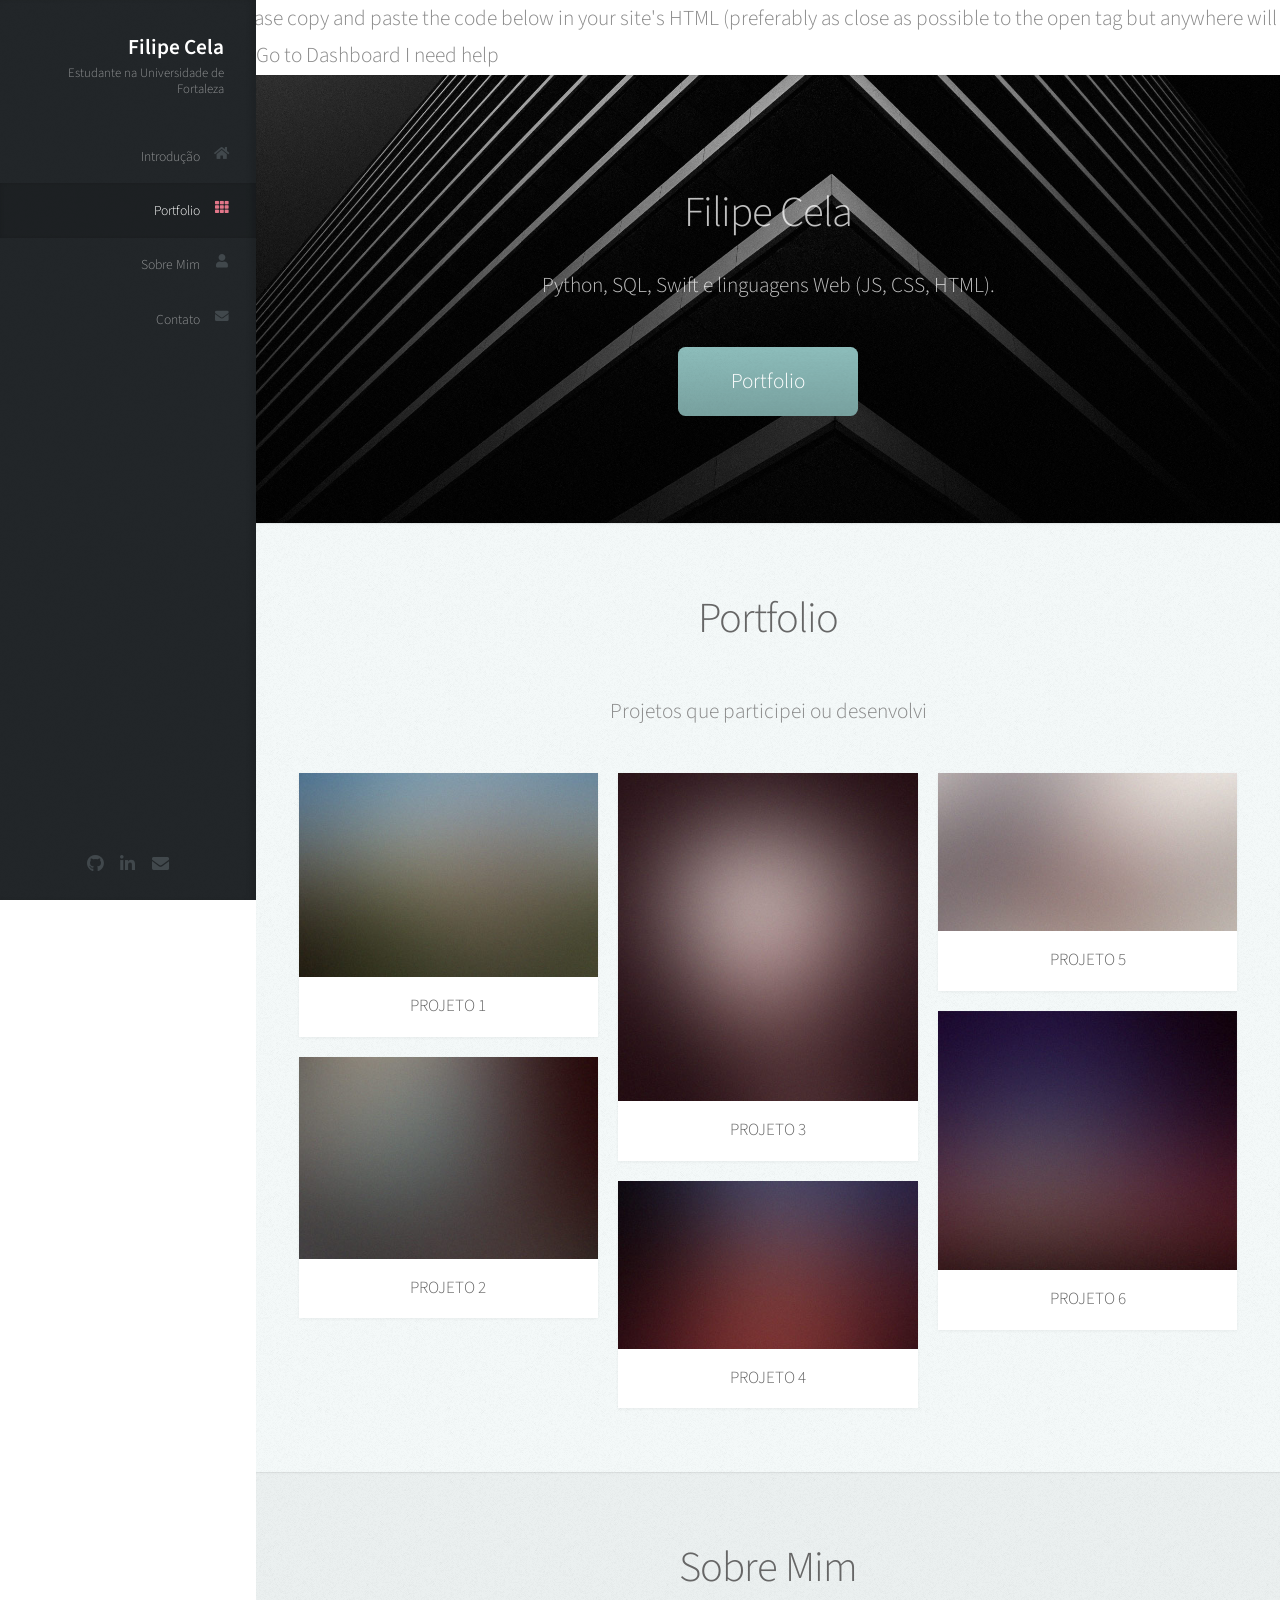
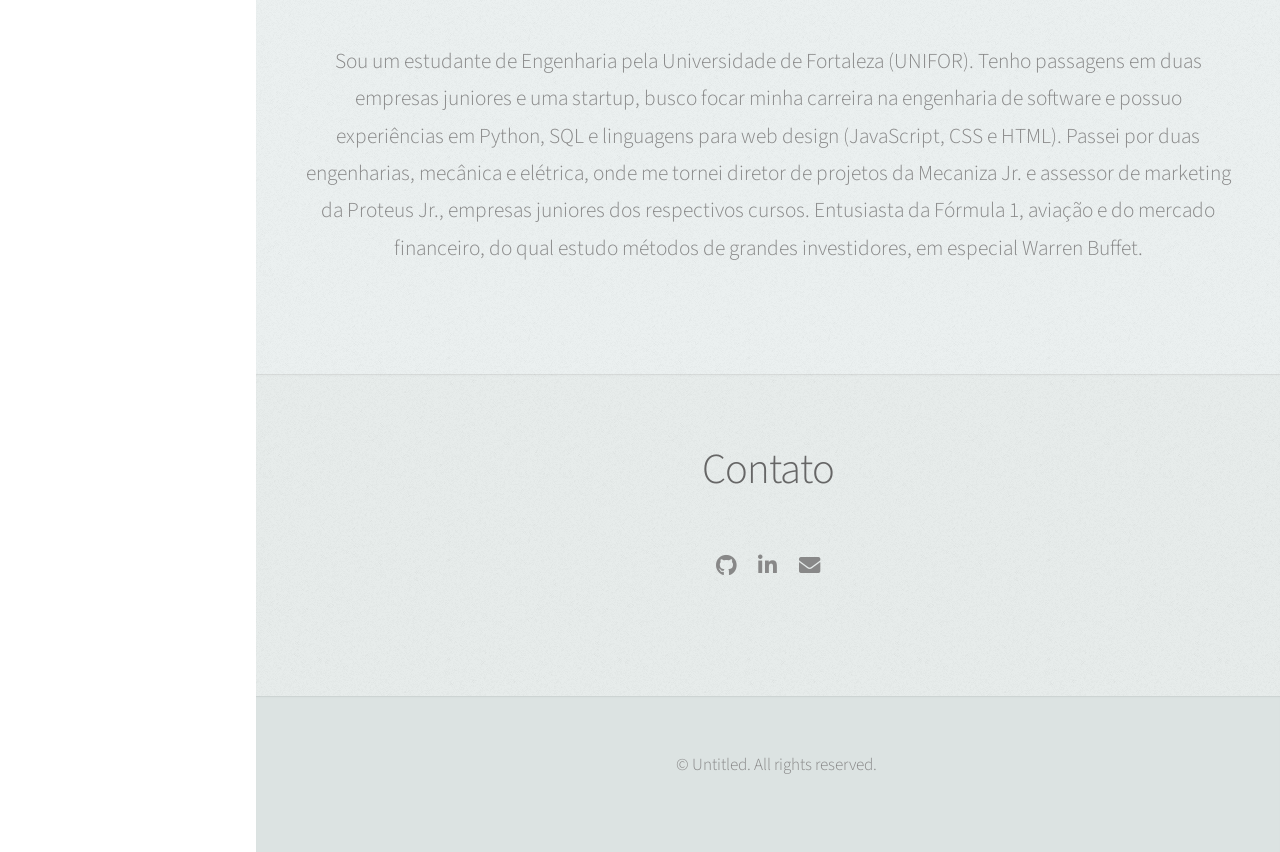
==== commit 5ca4390d: "Update index.html" ====
--- a/index.html
+++ b/index.html
@@ -1,5 +1,20 @@
 <!DOCTYPE HTML>
 <html>
+	Your Install Code
+Success! Please copy and paste the code below in your site's HTML (preferably as close as possible to the open <head> tag but anywhere will work) and you'll be set.
+
+Done! Go to Dashboard I need help
+<!-- Begin Inspectlet Asynchronous Code -->
+<script type="text/javascript">
+(function() {
+window.__insp = window.__insp || [];
+__insp.push(['wid', 12546475]);
+var ldinsp = function(){
+if(typeof window.__inspld != "undefined") return; window.__inspld = 1; var insp = document.createElement('script'); insp.type = 'text/javascript'; insp.async = true; insp.id = "inspsync"; insp.src = ('https:' == document.location.protocol ? 'https' : 'http') + '://cdn.inspectlet.com/inspectlet.js?wid=12546475&r=' + Math.floor(new Date().getTime()/3600000); var x = document.getElementsByTagName('script')[0]; x.parentNode.insertBefore(insp, x); };
+setTimeout(ldinsp, 0);
+})();
+</script>
+<!-- End Inspectlet Asynchronous Code -->
 	<head>
 		<title>Portfolio Filipe Cela</title>
 		<meta charset="utf-8" />
@@ -172,4 +187,4 @@
 			<script src="assets/js/main.js"></script>
 
 	</body>
-</html>+</html>
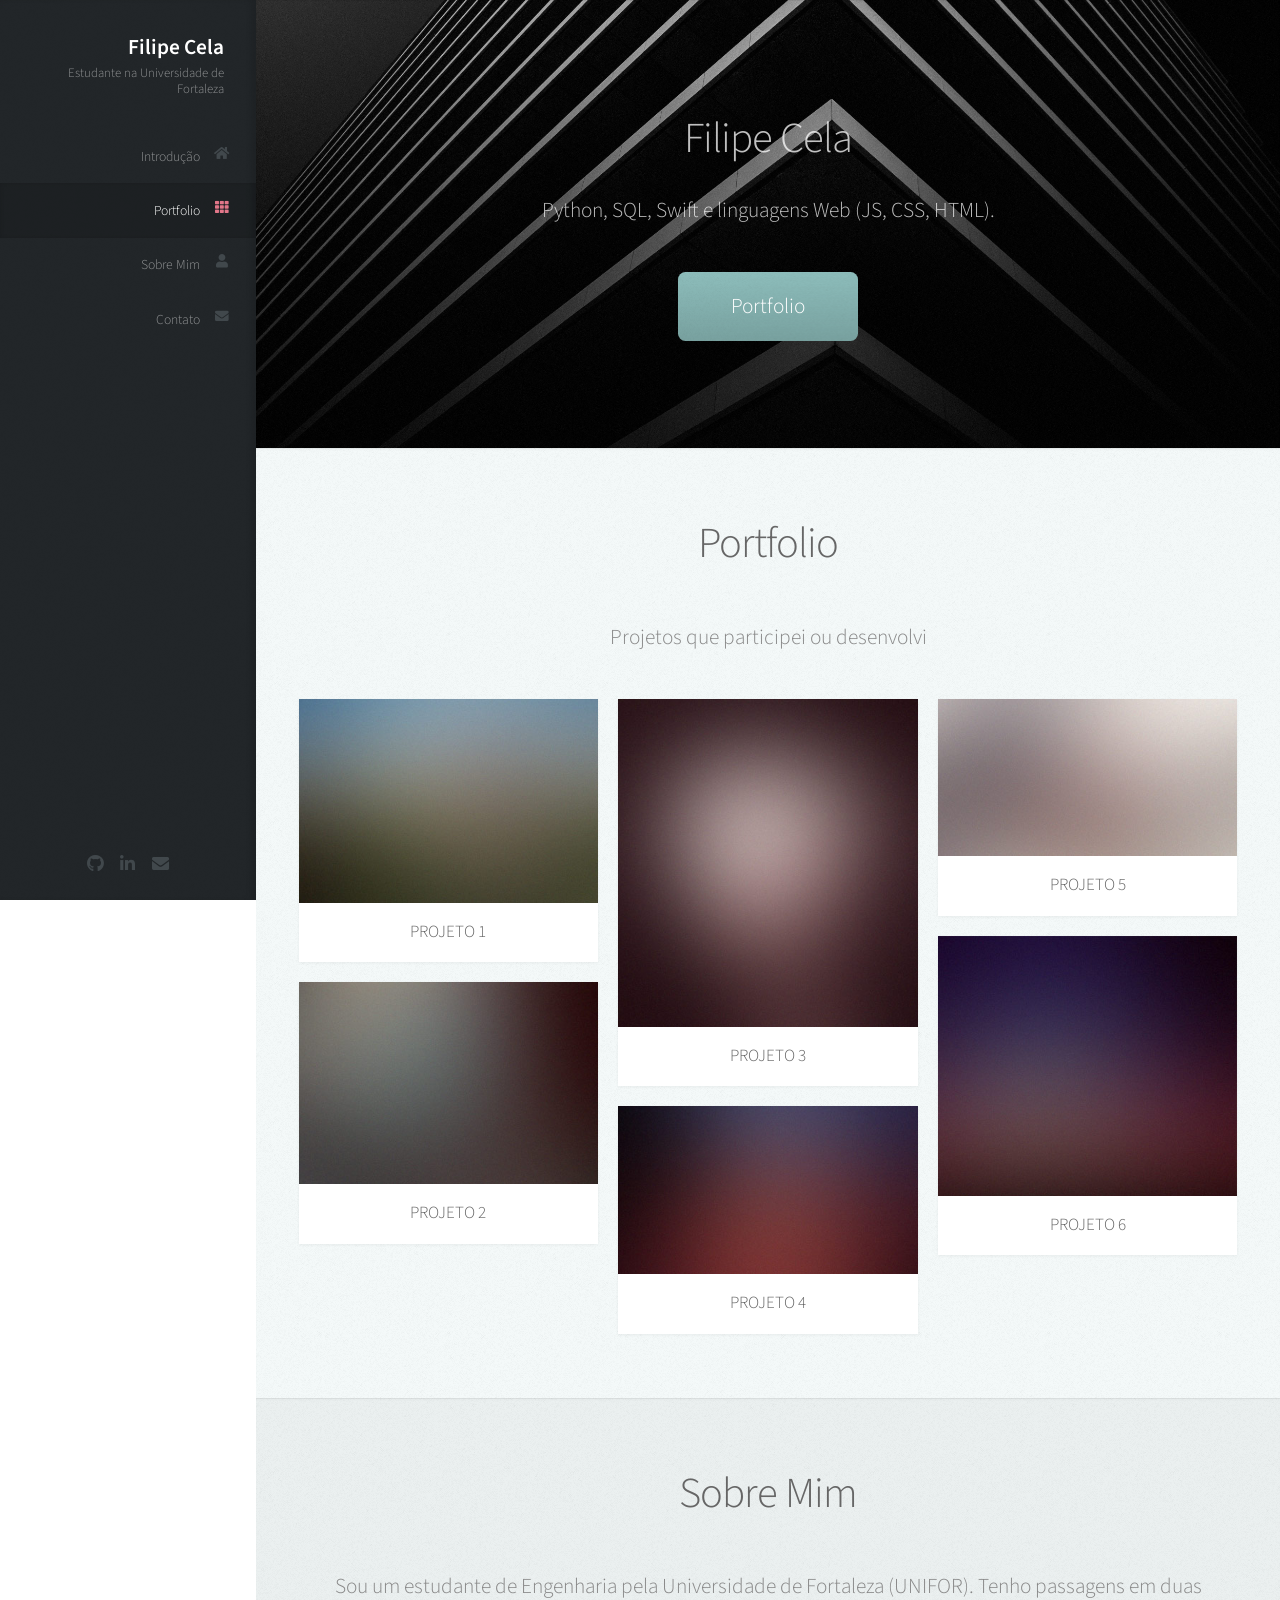
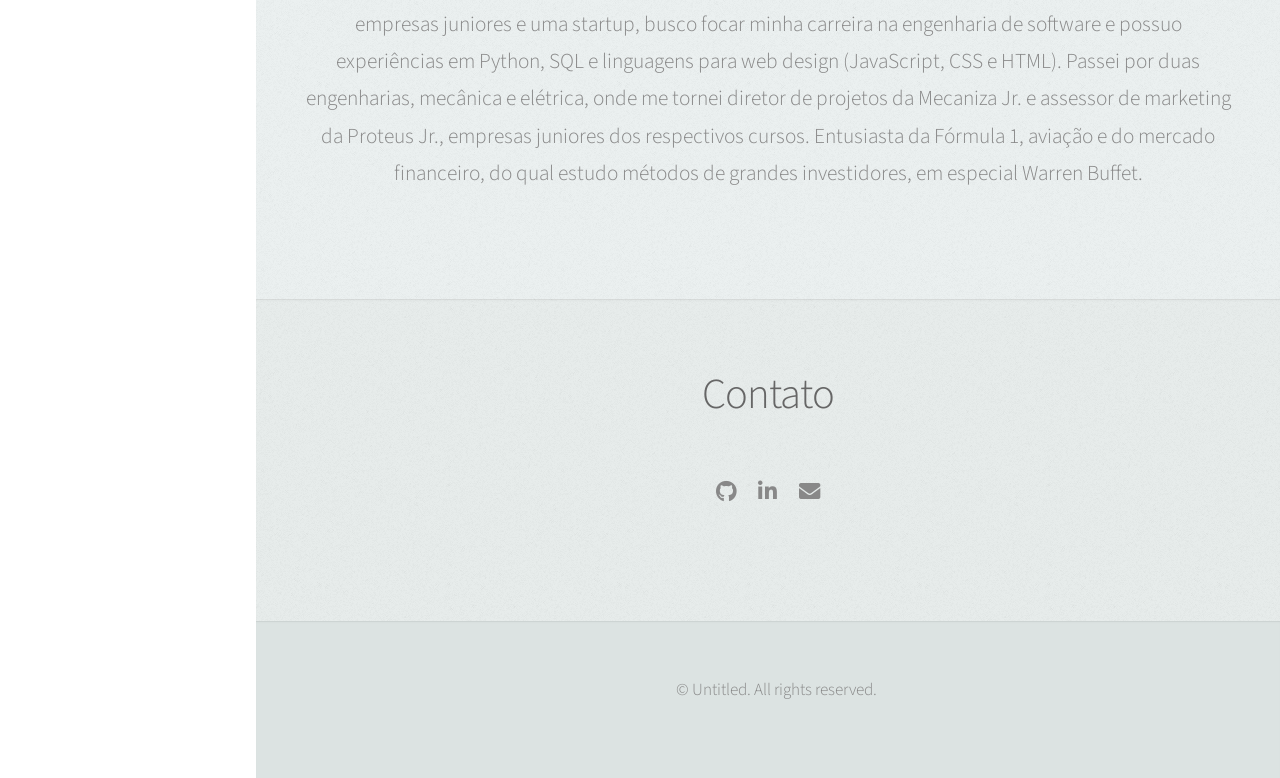
==== commit 50fcddd1: "Update index.html" ====
--- a/index.html
+++ b/index.html
@@ -1,9 +1,6 @@
 <!DOCTYPE HTML>
 <html>
-	Your Install Code
-Success! Please copy and paste the code below in your site's HTML (preferably as close as possible to the open <head> tag but anywhere will work) and you'll be set.
 
-Done! Go to Dashboard I need help
 <!-- Begin Inspectlet Asynchronous Code -->
 <script type="text/javascript">
 (function() {
